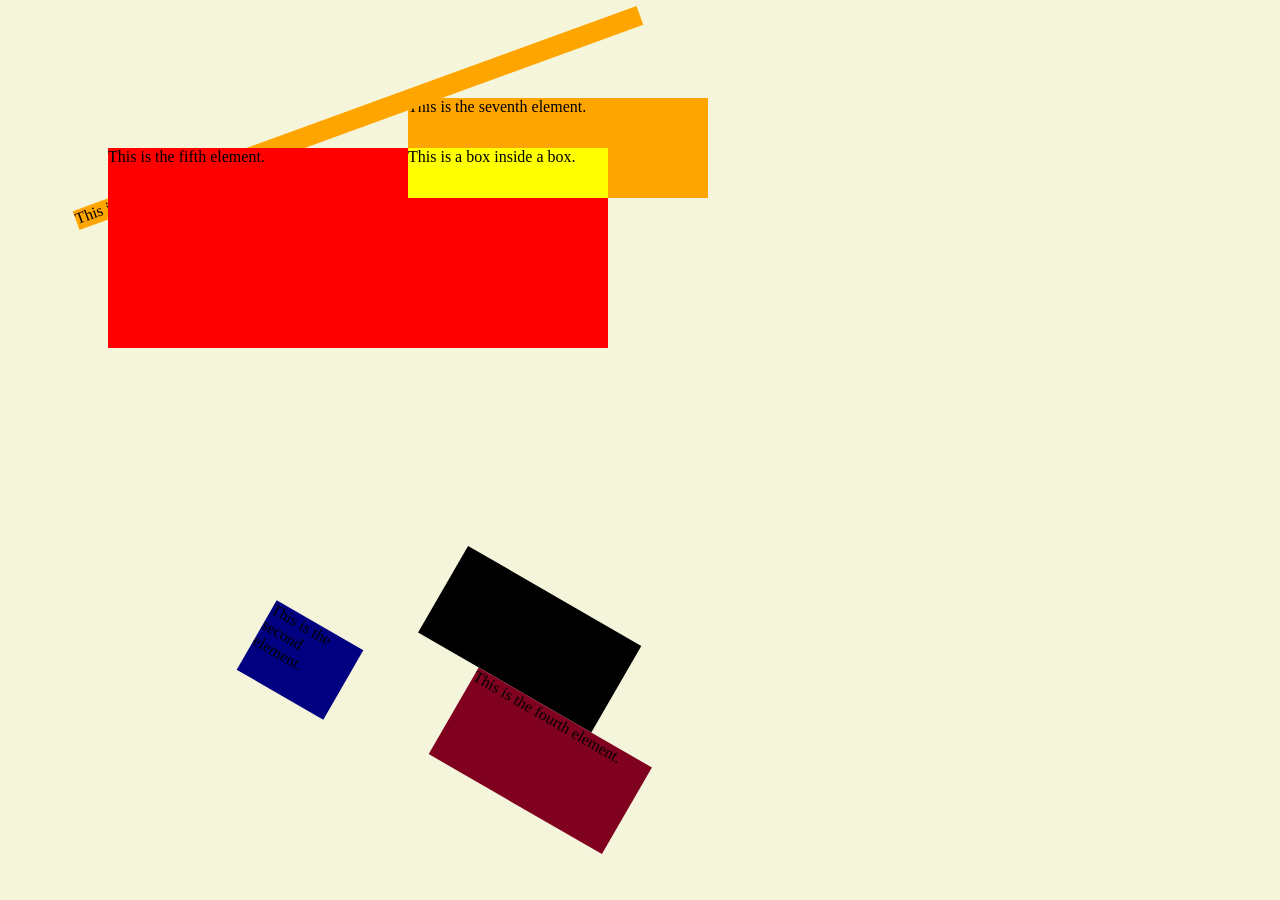
==== Homework Interactive Week 02/index.html @ 6043c1ea "homework week 02" ====
<!doctype html>
<html>
    <head>
        <title> Homework week 02</title>
        <link rel="stylesheet" href="style.css">
    </head>
    <body>
        <div class="box" id="one">This is the first element.</div>
        <div class="box" id="two">This is the second element.</div>
    <div class="container">
        <div class="box" id="three">This is the third element.</div>
        <div class="box" id="four">This is the fourth element.</div>
    </div>
        <div class="box" id="five">This is the fifth element.
            <div class="box" id="six">
                This is a box inside a box.
            </div>
        </div>
        <div class="box" id="seven">This is the seventh element.</div>
    </body>
</html>
---- Homework Interactive Week 02/style.css ----
body {
    background-color: beige;
}


#one {
    background-color: orange;
    width: 600px;
    height: 20px;
    position: relative;
    /* move from the top */ 
    top: 100px;
    /* move from the left */
    left: 50px;
    transform: rotate(-20deg);
}

#two {
    background-color: navy;
    width: 100px;
    height: 80px;
    position: absolute;
    bottom: 200px;
    left: 250px;
    transform: rotate(30deg);
}

.container {
    display: inline-block;
    transform: rotate(30deg);
    transform-origin: center;
    position: absolute;
    left: 400px;
    bottom: 100px;
}

#three {
    background-color: black;
    width: 200px;
    height: 100px;
    display: block;
    }

#four {
    background-color: #800020;
    width: 200px;
    height: 100px;
    display: block;
    margin-left: 70px;
}

#five {
  background-color: red;
  width: 500px;
  height: 200px;
  position: relative;
  bottom:-120px; 
  left: 100px;
  right: 100px;
}

#six {
    background-color: yellow;
    width: 200px;
    height: 50px;
    position: absolute;
    top: 0;
    right: 0;
}

#seven {
    background-color: orange;
    width: 300px;
    height: 100px;
    position: relative;
    bottom: 130px;
    left: 400px;
    z-index: -1;
}


/* nhung lenh duoc viet sau se de len lenh truoc
nhung lenh duoc viet internal ben html se duoc de len css
nhung lenh duoc viet ro rang hon nhu class se de len nhung lenh nhu div */
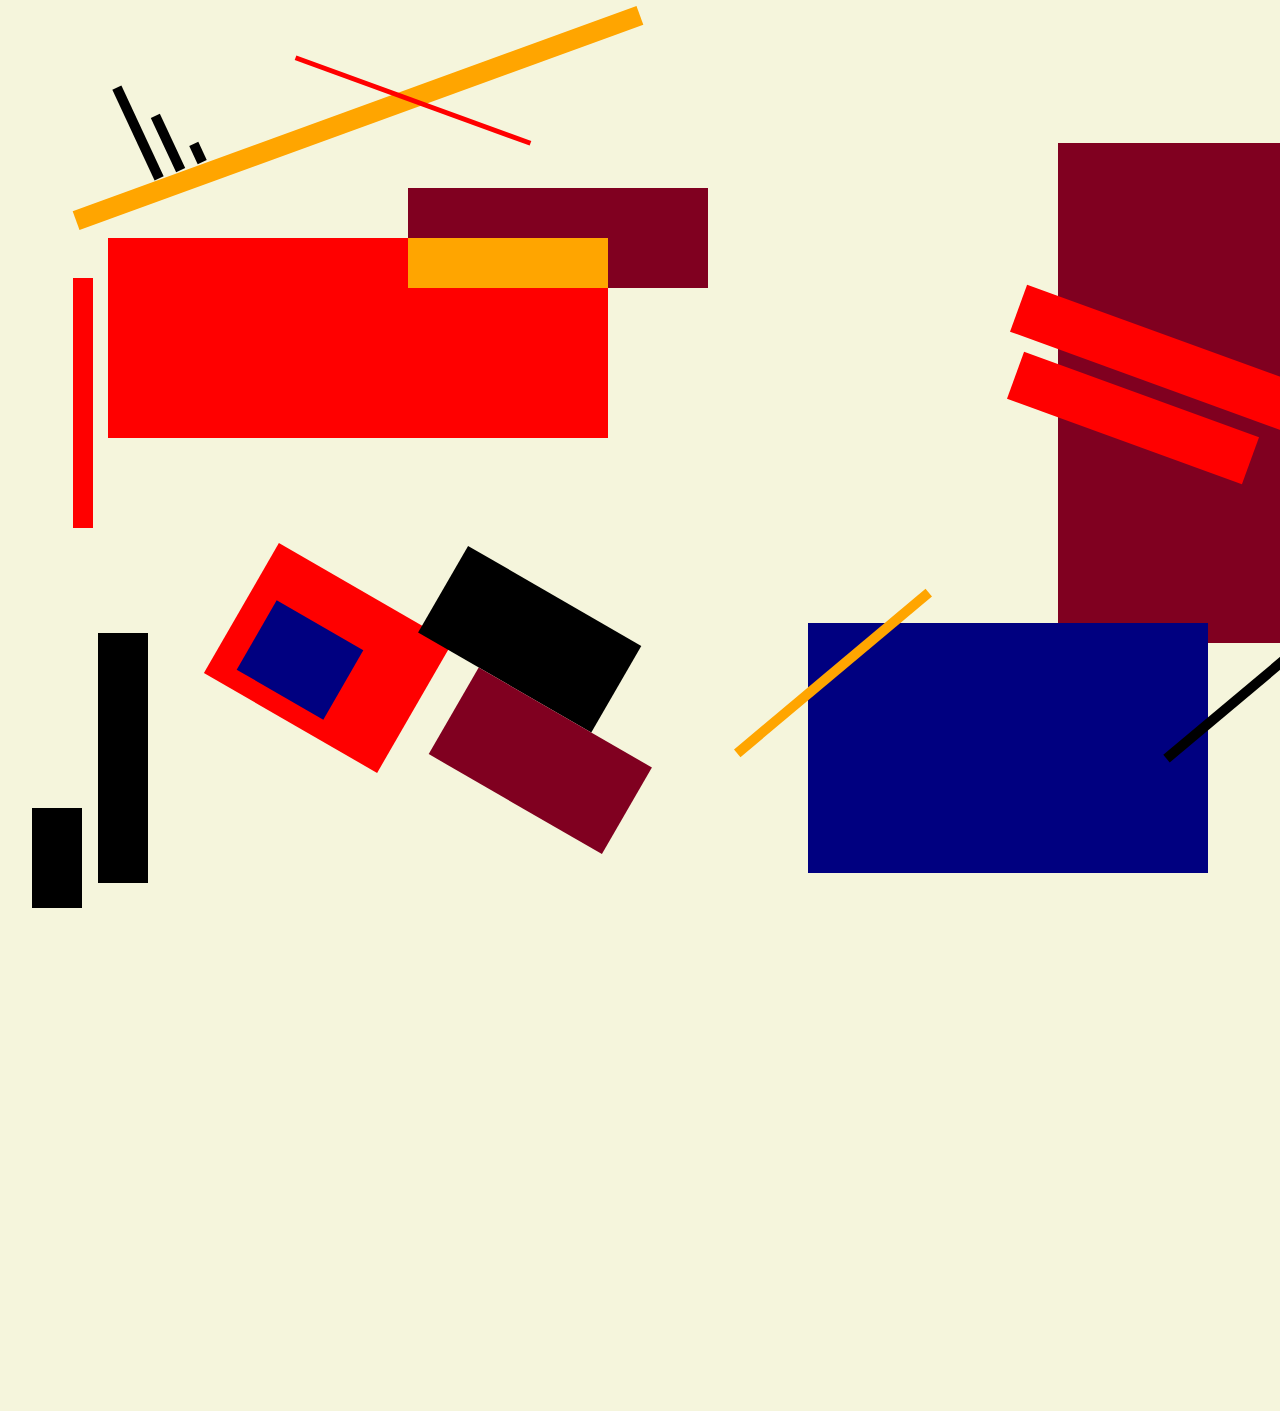
==== commit d0611b13: "newest update" ====
--- a/Homework Interactive Week 02/index.html
+++ b/Homework Interactive Week 02/index.html
@@ -5,17 +5,30 @@
         <link rel="stylesheet" href="style.css">
     </head>
     <body>
-        <div class="box" id="one">This is the first element.</div>
-        <div class="box" id="two">This is the second element.</div>
+        <div class="box" id="one"></div>
+        <div class="box" id="two"></div>
     <div class="container">
-        <div class="box" id="three">This is the third element.</div>
-        <div class="box" id="four">This is the fourth element.</div>
+        <div class="box" id="three"></div>
+        <div class="box" id="four"></div>
     </div>
-        <div class="box" id="five">This is the fifth element.
+        <div class="box" id="five">
             <div class="box" id="six">
-                This is a box inside a box.
             </div>
         </div>
-        <div class="box" id="seven">This is the seventh element.</div>
+        <div class="box" id="seven"></div>
+        <div class="box" id="eight"></div>
+        <div class="box" id="nine"></div>
+        <div class="box" id="ten"></div>
+        <div class="box" id="eleven"></div>
+        <div class="box" id="twelve"></div>
+        <div class="box" id="thirteen"></div>
+        <div class="box" id="fourteen"></div>
+        <div class="box" id="fifteen"></div>
+        <div class="box" id="sixteen"></div>
+        <div class="box" id="seventeen"></div>
+        <div class="box" id="eighteen"></div>
+        <div class="box" id="nineteen"></div>
+        <div class="box" id="twenty"></div>
+        <div class="box" id="twenty-one"></div>
     </body>
 </html>
--- a/Homework Interactive Week 02/style.css
+++ b/Homework Interactive Week 02/style.css
@@ -12,6 +12,7 @@
     top: 100px;
     /* move from the left */
     left: 50px;
+    z-index: -2;
     transform: rotate(-20deg);
 }
 
@@ -54,13 +55,13 @@
   width: 500px;
   height: 200px;
   position: relative;
-  bottom:-120px; 
+  bottom:-210px; 
   left: 100px;
   right: 100px;
 }
 
 #six {
-    background-color: yellow;
+    background-color: orange;
     width: 200px;
     height: 50px;
     position: absolute;
@@ -69,15 +70,166 @@
 }
 
 #seven {
-    background-color: orange;
+    background-color: #800020;
     width: 300px;
     height: 100px;
     position: relative;
-    bottom: 130px;
+    bottom: 40px;
     left: 400px;
     z-index: -1;
 }
 
+#eight {
+    background-color: black;
+    width: 100px;
+    height: 10px;
+    position: relative;
+    top: -200px;
+    right: -80px;
+    z-index: -1;
+    transform: rotate(65deg);
+}
+
+#nine {
+    background-color: black;
+    width: 60px;
+    height: 10px;
+    position: relative;
+    top: -200px;
+    right: -130px;
+    z-index: -1;
+    transform: rotate(65deg);
+}
+
+#ten {
+    background-color: black;
+    width: 20px;
+    height: 10px;
+    position: relative;
+    top: -200px;
+    right: -180px;
+    z-index: -1;
+    transform: rotate(65deg);
+}
+
+#eleven {
+    background-color: red;
+    width: 250px;
+    height: 5px;
+    position: relative;
+    top: -260px;
+    right: -280px;
+    z-index: -1;
+    transform: rotate(20deg);
+}
+
+#twelve {
+    background-color: red;
+    width: 250px;
+    height: 20px;
+    position: relative;
+    bottom: -30px;
+    left: -50px;
+    z-index: -1;
+    transform: rotate(90deg);
+}
+
+#thirteen {
+    background-color: black;
+    width: 250px;
+    height: 50px;
+    position: relative;
+    bottom: -350px;
+    left: -10px;
+    z-index: -1;
+    transform: rotate(90deg);
+}
+
+#fourteen {
+    background-color: black;
+    width: 100px;
+    height: 50px;
+    position: relative;
+    bottom: -400px;
+    left: -1px;
+    z-index: -1;
+    transform: rotate(90deg);
+}
+
+#fifteen {
+    background-color: red;
+    width: 200px;
+    height: 150px;
+    position: relative;
+    bottom: -100px;
+    left: 220px;
+    z-index: -1;
+    transform: rotate(30deg);
+}
+
+#sixteen {
+    background-color: orange;
+    width: 250px;
+    height: 10px;
+    position: relative;
+    bottom: -35px;
+    left: 700px;
+    transform: rotate(140deg);
+}
+
+#seventeen {
+    background-color: navy;
+    width: 400px;
+    height: 250px;
+    position: relative;
+    bottom: 20px;
+    left: 800px;
+    z-index: -1;
+}
+
+#eighteen {
+    background-color: red;
+    width: 250px;
+    height: 50px;
+    position: relative;
+    top: -500px;
+    right: -1000px;
+    z-index: -1;
+    transform: rotate(20deg);
+}
+
+#nineteen {
+    background-color: red;
+    width: 350px;
+    height: 50px;
+    position: relative;
+    top: -600px;
+    right: -1000px;
+    z-index: -1;
+    transform: rotate(20deg);
+}
+
+#twenty {
+    background-color: #800020;
+    width: 500px;
+    height: 400px;
+    position: relative;
+    top: -800px;
+    right: -1000px;
+    z-index: -2;
+    transform: rotate(90deg);
+}
+
+#twenty-one {
+    background-color: black;
+    width: 500px;
+    height: 10px;
+    position: relative;
+    top: -800px;
+    right: -1100px;
+    z-index: -1;
+    transform: rotate(140deg);
+}
 
 /* nhung lenh duoc viet sau se de len lenh truoc
 nhung lenh duoc viet internal ben html se duoc de len css
